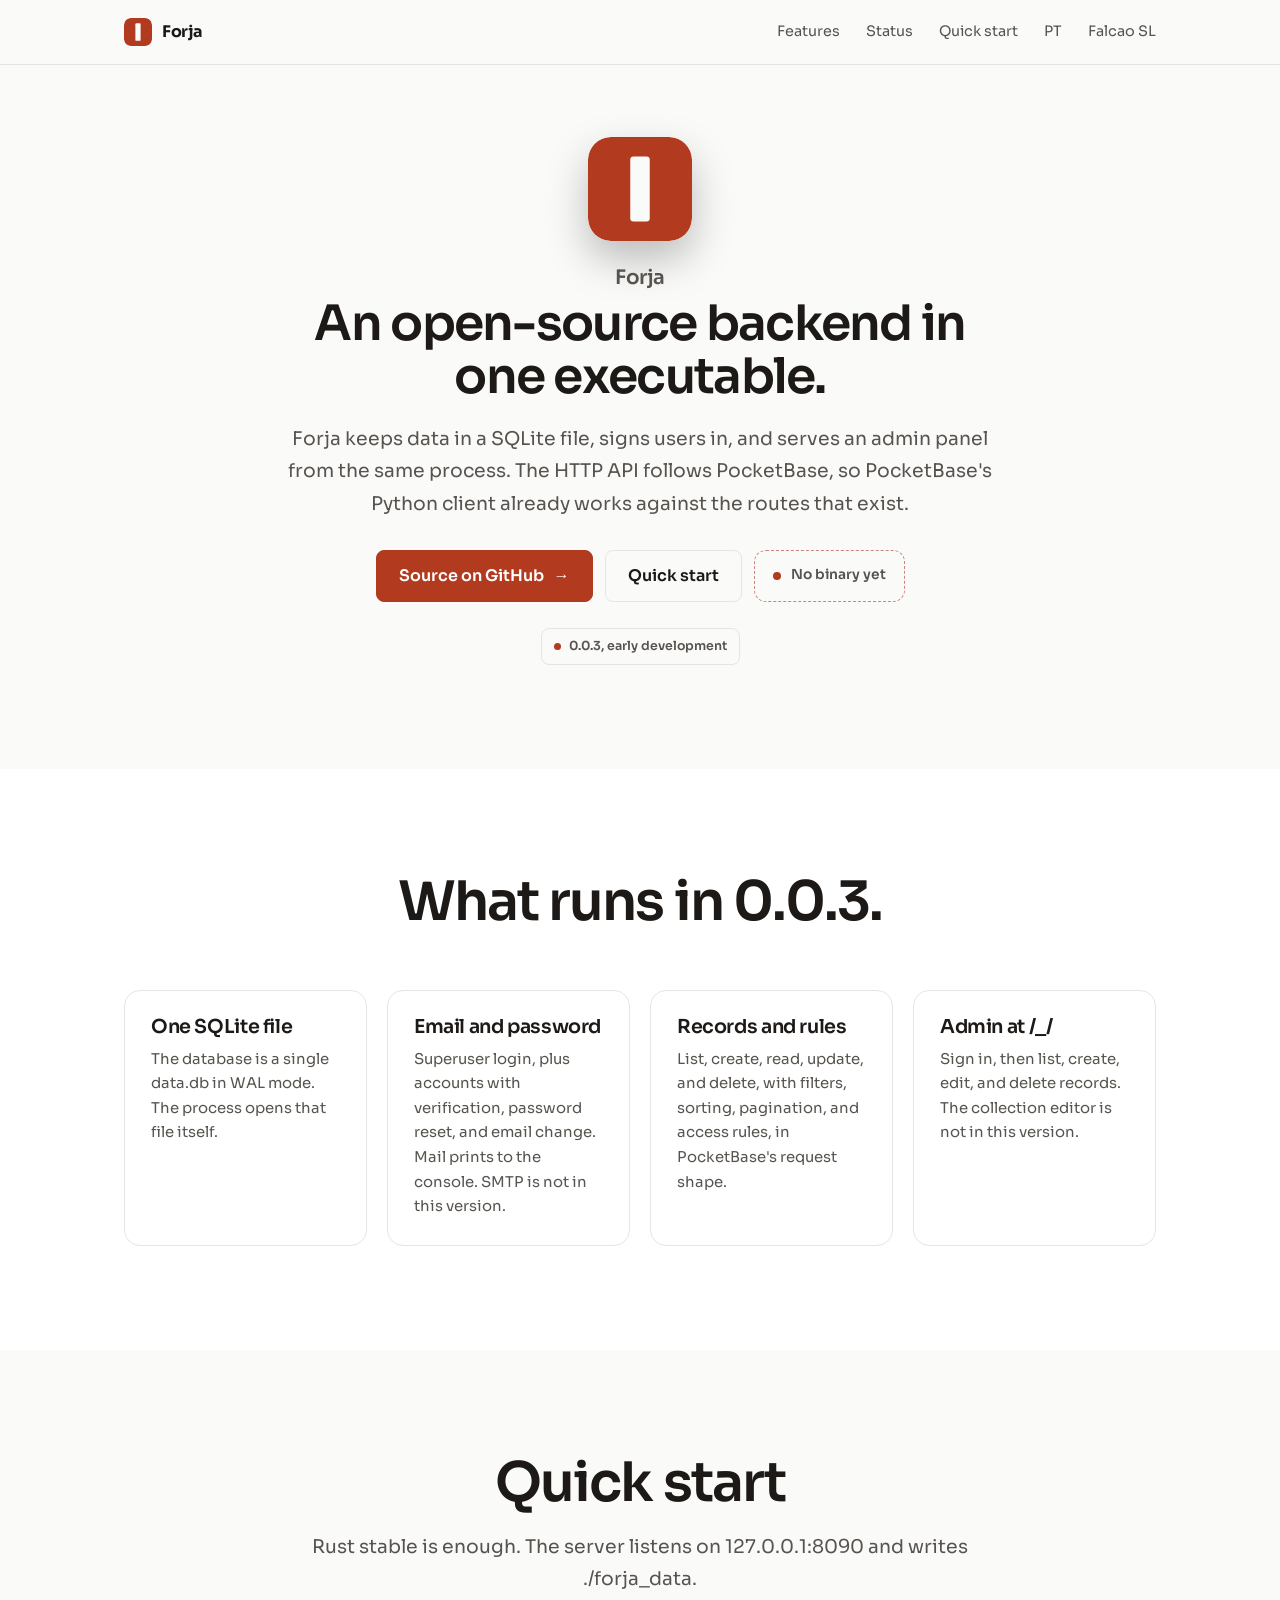
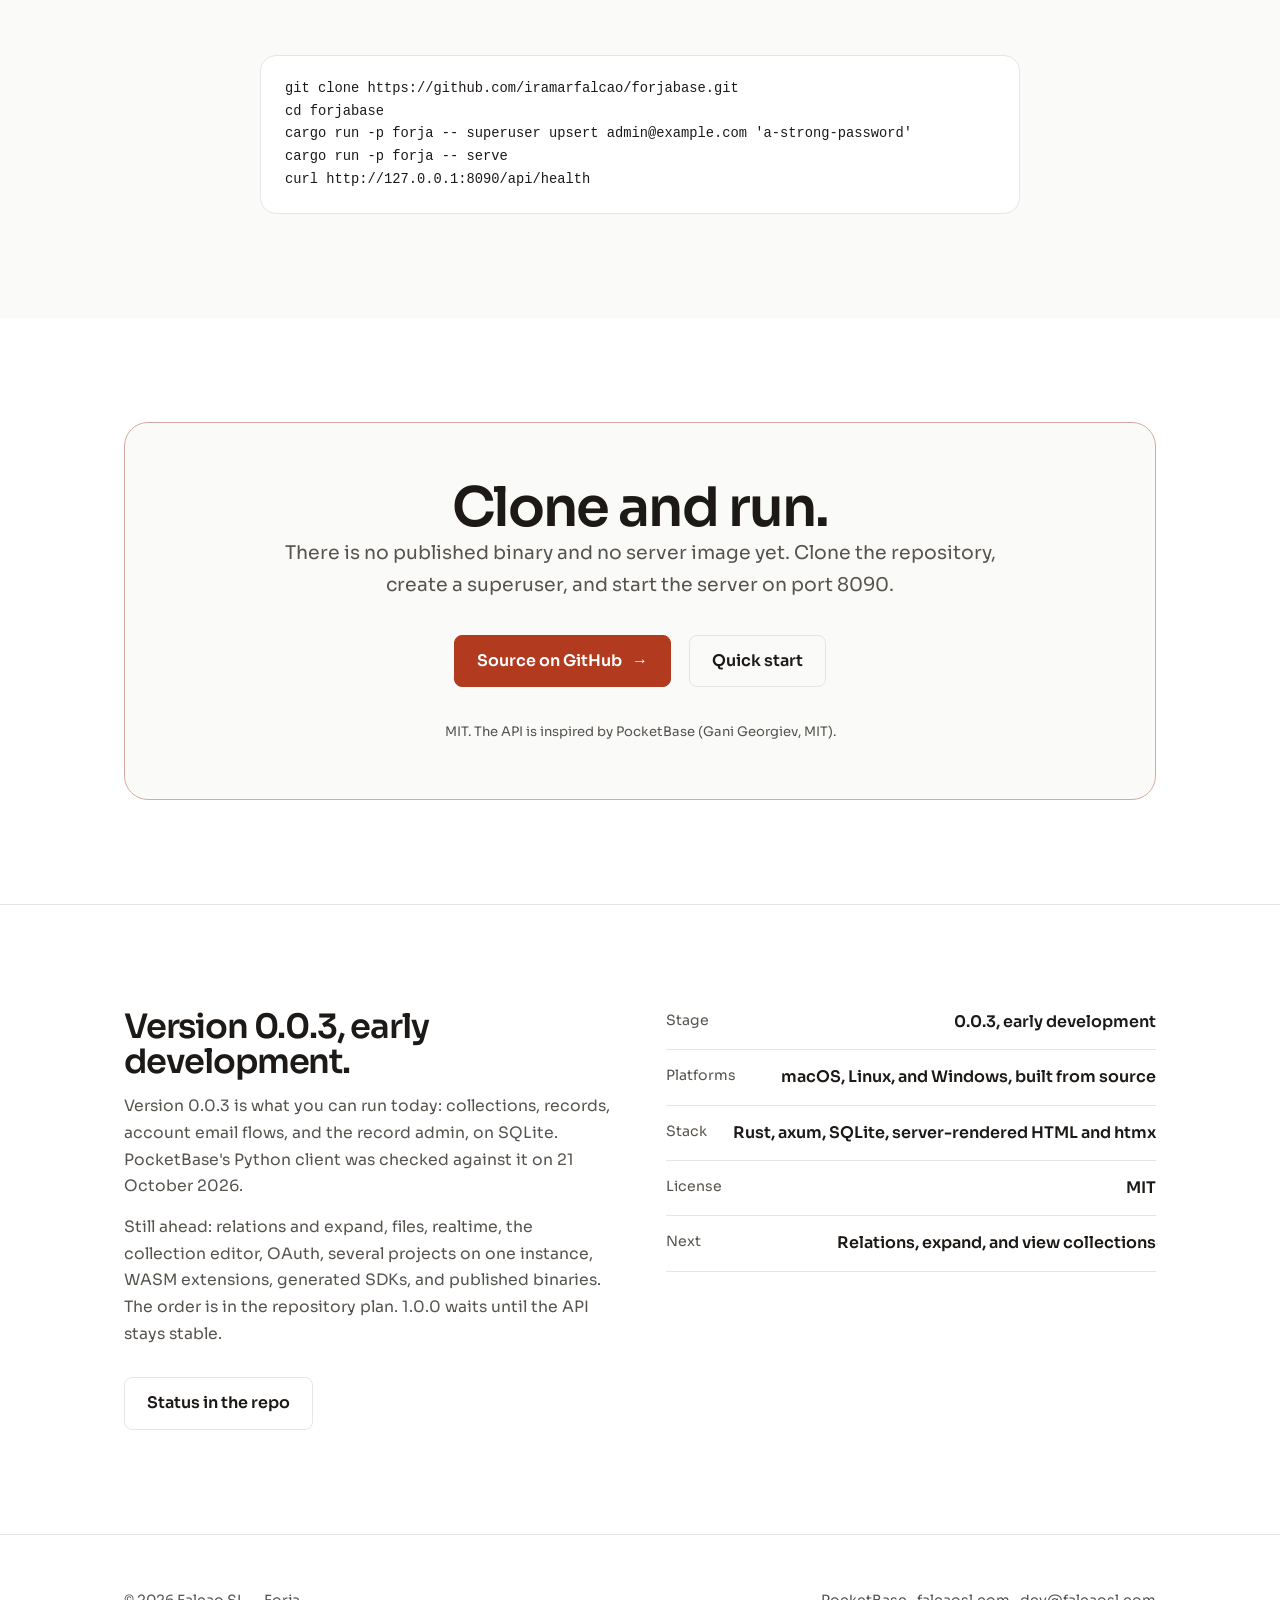
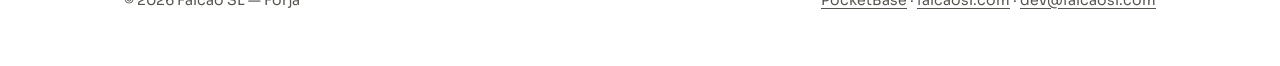
==== site/index.html @ 16689769 "Adiciona a landing do Forja e o container nginx. A página diz o que a 0.0.3 faz e o que ainda não fa" ====
<!DOCTYPE html>
<html lang="en">
<head>
<meta charset="UTF-8">
<meta name="viewport" content="width=device-width, initial-scale=1">
<title>Forja | An open-source backend in one executable</title>
<meta name="description" content="SQLite, sign-in, and an admin panel in one Rust executable. The HTTP API follows PocketBase. Version 0.0.3, early development. MIT.">
<meta name="theme-color" content="#fafaf9">
<link rel="canonical" href="https://forja.falcaosl.com/">
<meta property="og:type" content="website">
<meta property="og:locale" content="en_US">
<meta property="og:title" content="Forja | An open-source backend in one executable">
<meta property="og:description" content="SQLite, sign-in, and an admin panel in one Rust executable. The HTTP API follows PocketBase. Version 0.0.3, early development. MIT.">
<meta property="og:url" content="https://forja.falcaosl.com/">
<meta property="og:site_name" content="Forja">
<meta name="author" content="Francisco Iramar Falcão Junior">
<meta name="robots" content="index, follow, max-image-preview:large">
<script type="application/ld+json">
{
  "@context": "https://schema.org",
  "@type": "SoftwareApplication",
  "name": "Forja",
  "url": "https://forja.falcaosl.com/",
  "applicationCategory": "DeveloperApplication",
  "operatingSystem": "macOS, Linux, Windows",
  "description": "SQLite, sign-in, and an admin panel in one Rust executable. The HTTP API follows PocketBase. Version 0.0.3, early development. MIT.",
  "author": { "@type": "Person", "name": "Francisco Iramar Falcão Junior" },
  "publisher": { "@type": "Organization", "name": "Falcao SL", "url": "https://falcaosl.com/" }
}
</script>
<link rel="icon" href="favicon-20261017.svg" type="image/svg+xml">
<link rel="stylesheet" href="styles.css?v=20261017">
</head>
<body>
<a class="skip-link" href="#main">Skip to content</a>

<header class="top">
  <div class="wrap">
    <a class="brand" href="/"><img class="mark" src="favicon-20261017.svg" width="28" height="28" alt="">Forja</a>
    <nav aria-label="Main">
      <a href="#features">Features</a>
      <a href="#state">Status</a>
      <a href="#start">Quick start</a>
      <a href="index.pt.html" hreflang="pt-BR" lang="pt-BR">PT</a>
      <a href="https://falcaosl.com/">Falcao SL</a>
    </nav>
  </div>
</header>

<main id="main">

  <section class="section">
    <div class="wrap">
      <div class="hero">
          <img class="hero-icon" src="favicon-20261017.svg" width="256" height="256" alt="Forja app icon">
        <h1>Forja</h1>
        <p class="tagline">An open-source backend in one executable.</p>
        <p class="lead">Forja keeps data in a SQLite file, signs users in, and serves an admin panel from the same process. The HTTP API follows PocketBase, so PocketBase&#x27;s Python client already works against the routes that exist.</p>
        <div class="actions">
            <a class="btn btn-primary" href="https://github.com/iramarfalcao/forjabase">Source on GitHub <span aria-hidden="true">→</span></a><a class="btn btn-ghost" href="#start">Quick start</a><span class="store-soon">No binary yet</span>
          </div>
        <p class="badge">0.0.3, early development</p>
      </div>
    </div>
  </section>

  <section class="section shots-section" aria-label="Screens">
    <div class="wrap">
      <div class="shots"></div>
    </div>
  </section>

  <section class="section section--alt" id="features" aria-labelledby="features-title">
    <div class="wrap">
      <div class="section-head reveal">
        <h2 id="features-title">What runs in 0.0.3.</h2>
      </div>
      <div class="grid">
        <article class="card reveal"><h3>One SQLite file</h3><p>The database is a single data.db in WAL mode. The process opens that file itself.</p></article>
        <article class="card reveal"><h3>Email and password</h3><p>Superuser login, plus accounts with verification, password reset, and email change. Mail prints to the console. SMTP is not in this version.</p></article>
        <article class="card reveal"><h3>Records and rules</h3><p>List, create, read, update, and delete, with filters, sorting, pagination, and access rules, in PocketBase&#x27;s request shape.</p></article>
        <article class="card reveal"><h3>Admin at /_/</h3><p>Sign in, then list, create, edit, and delete records. The collection editor is not in this version.</p></article>
      </div>
    </div>
  </section>


  <section class="section" id="start" aria-labelledby="start-title">
    <div class="wrap">
      <div class="section-head reveal">
        <h2 id="start-title">Quick start</h2>
        <p class="lead">Rust stable is enough. The server listens on 127.0.0.1:8090 and writes ./forja_data.</p>
      </div>
      <pre class="code reveal"><code>git clone https://github.com/iramarfalcao/forjabase.git
cd forjabase
cargo run -p forja -- superuser upsert admin@example.com 'a-strong-password'
cargo run -p forja -- serve
curl http://127.0.0.1:8090/api/health</code></pre>
    </div>
  </section>


  <section class="section cta" id="get" aria-labelledby="get-title">
    <div class="wrap">
      <div class="cta-box reveal">
        <div>
          <h2 id="get-title">Clone and run.</h2>
          <p class="lead">There is no published binary and no server image yet. Clone the repository, create a superuser, and start the server on port 8090.</p>
        </div>
        <div class="cta-actions"><a class="btn btn-primary" href="https://github.com/iramarfalcao/forjabase">Source on GitHub <span aria-hidden="true">→</span></a><a class="btn btn-ghost" href="#start">Quick start</a></div>
        <p class="cta-fine">MIT. The API is inspired by PocketBase (Gani Georgiev, MIT).</p>
      </div>
    </div>
  </section>

  <section class="section state-strip" id="state" aria-labelledby="state-title">
    <div class="wrap">
      <div class="state reveal">
        <div>
          <h2 id="state-title">Version 0.0.3, early development.</h2>
          <p class="lead">Version 0.0.3 is what you can run today: collections, records, account email flows, and the record admin, on SQLite. PocketBase&#x27;s Python client was checked against it on 21 October 2026.</p>
          <p class="lead">Still ahead: relations and expand, files, realtime, the collection editor, OAuth, several projects on one instance, WASM extensions, generated SDKs, and published binaries. The order is in the repository plan. 1.0.0 waits until the API stays stable.</p>
          <div class="actions"><a class="btn btn-ghost" href="https://github.com/iramarfalcao/forjabase/blob/main/docs/STATUS.md">Status in the repo</a></div>
        </div>
        <dl>
          <div><dt>Stage</dt><dd>0.0.3, early development</dd></div>
          <div><dt>Platforms</dt><dd>macOS, Linux, and Windows, built from source</dd></div>
          <div><dt>Stack</dt><dd>Rust, axum, SQLite, server-rendered HTML and htmx</dd></div>
          <div><dt>License</dt><dd>MIT</dd></div>
          <div><dt>Next</dt><dd>Relations, expand, and view collections</dd></div>
        </dl>
      </div>
    </div>
  </section>

</main>

<footer class="bottom">
  <div class="wrap">
    <span>© 2026 Falcao SL — Forja</span>
    <span class="spacer"><a href="https://pocketbase.io/">PocketBase</a> · <a href="https://falcaosl.com/">falcaosl.com</a> · <a href="mailto:dev@falcaosl.com">dev@falcaosl.com</a></span>
  </div>
</footer>

<script src="motion.js?v=20261017" defer></script>
</body>
</html>
---- site/styles.css ----
/* Forja — site do produto.

   Mesmo esqueleto de todos os sites da Falcao SL: trocar os tokens de :root
   repinta a página inteira. Cada seção ocupa a altura da janela e cresce com o
   conteúdo quando ele não cabe — tela cheia é piso, não recorte.
   Gerado por scripts/gen_sites.py; não edite à mão. */

@font-face {
  font-family: "Sora";
  src: url("assets/fonts/Sora-Variable.ttf") format("truetype");
  font-style: normal;
  font-weight: 300 700;
  font-display: swap;
}

:root {
  --bg: #fafaf9;
  --fg: #1c1917;
  --muted: #57534e;
  --accent: #b23a1f;
  --accent-ink: #ffffff;
  --line: #e7e5e4;
  --card: #ffffff;
  --header-h: 64px;

  font-family: "Sora", -apple-system, BlinkMacSystemFont, "Segoe UI", Inter, sans-serif;
  font-synthesis: none;
}

* { box-sizing: border-box; min-width: 0; }
html { scroll-behavior: smooth; scroll-padding-top: var(--header-h); -webkit-text-size-adjust: 100%; }
body {
  margin: 0; overflow-x: hidden;
  background: var(--bg); color: var(--fg);
  font-size: 16px; line-height: 1.65;
}
a { color: inherit; text-decoration: none; }
::selection { background: var(--accent); color: var(--accent-ink); }
img, svg { display: block; max-width: 100%; height: auto; }
h1, h2, h3, p, ul { margin: 0; }
ul { padding: 0; list-style: none; }
:where(a, button, [tabindex]):focus-visible { outline: 3px solid var(--accent); outline-offset: 4px; border-radius: 3px; }

h1, h2, h3 { line-height: 1.05; letter-spacing: -.035em; font-weight: 600; }
h1 { font-size: clamp(2.6rem, 7vw, 5rem); }
h2 { font-size: clamp(2rem, 4.6vw, 3.4rem); }
h3 { font-size: 1.2rem; letter-spacing: -.02em; }

.skip-link { position: fixed; top: -200px; left: 16px; z-index: 50; padding: 12px 18px; border-radius: 10px; background: var(--fg); color: var(--bg); font-weight: 600; }
.skip-link:focus { top: 12px; }

.wrap { width: 100%; max-width: 1120px; margin-inline: auto; padding-inline: clamp(20px, 5vw, 44px); }

/* Landing de aplicativo, não apresentação de slides: a seção tem a altura do
   conteúdo. O piso de 100svh é do hub em falcaosl.com, onde foi pedido; aqui
   ele só inflava uma página curta em cinco telas de rolagem. */
.section {
  --pad-block: clamp(56px, 9vw, 104px);
  padding: var(--pad-block) 0;
}
.section:first-of-type { padding-top: clamp(36px, 6vw, 72px); }
.section--alt { background: var(--card); }

.eyebrow {
  display: flex; align-items: center; gap: 10px; margin-bottom: 18px;
  font-size: .7rem; font-weight: 700; letter-spacing: .16em; text-transform: uppercase;
  color: var(--accent);
}
.eyebrow::before { content: ""; width: 26px; height: 2px; flex: none; background: currentColor; }
.lead { max-width: 62ch; margin-top: 20px; font-size: clamp(1rem, 1.5vw, 1.18rem); line-height: 1.7; color: var(--muted); }
.section-head { max-width: 680px; margin: 0 auto clamp(36px, 5vw, 60px); text-align: center; }
.section-head .eyebrow { justify-content: center; }
.section-head .lead { margin-inline: auto; }

/* cabeçalho */
.top {
  position: sticky; top: 0; z-index: 20;
  background: var(--bg);
  border-bottom: 1px solid var(--line);
}
.top.scrolled { border-bottom-color: var(--line); }
.top .wrap { display: flex; align-items: center; gap: 16px; min-height: var(--header-h); }
.brand { display: flex; align-items: center; gap: 10px; font-weight: 700; letter-spacing: -.02em; }
.brand .mark { width: 26px; height: 26px; border-radius: 8px; background: var(--accent); flex: none; }
.brand img.mark { width: 28px; height: 28px; border-radius: 7px; background: none; }
.top nav { display: flex; gap: clamp(12px, 2.4vw, 26px); margin-left: auto; font-size: .9rem; }
.top nav a { display: inline-flex; align-items: center; min-height: 44px; color: var(--muted); }
.top nav a:hover { color: var(--fg); }

/* hero */
/* Herói centralizado e empilhado: ícone, nome, frase, botão. Sem imagem ao
   lado — as capturas vêm logo abaixo, numa fileira própria. */
.hero { max-width: 720px; margin-inline: auto; text-align: center; }
.hero .eyebrow { justify-content: center; }
.hero .lead { margin-inline: auto; }
.hero .actions { justify-content: center; }
.hero-icon {
  width: clamp(76px, 9vw, 104px); height: auto; margin: 0 auto 26px;
  border-radius: 23px; box-shadow: 0 18px 40px #00000040;
}

/* Capturas em fileira, sem moldura de aparelho: a arte já é a peça. */
.shots-section { padding-top: 0; }
.shots {
  display: grid; gap: clamp(14px, 2vw, 22px);
  grid-template-columns: repeat(auto-fit, minmax(min(100%, 260px), 1fr));
}
.shots img {
  width: 100%; height: auto; border-radius: 18px;
  box-shadow: 0 18px 44px #00000030;
}
.shots figure { margin: 0; }
.shots figcaption { margin-top: 12px; font-size: .86rem; line-height: 1.5; color: var(--muted); }
.hero h1 { font-size: clamp(1.05rem, 2vw, 1.25rem); font-weight: 600; letter-spacing: -.02em; color: var(--muted); }
.tagline { margin: 10px auto 0; max-width: 18em; font-size: clamp(1.9rem, 5vw, 3.05rem); font-weight: 600; letter-spacing: -.035em; line-height: 1.08; color: var(--fg); }
.actions { display: flex; flex-wrap: wrap; gap: 12px; margin-top: 30px; }
.btn {
  display: inline-flex; align-items: center; justify-content: center; gap: 10px;
  min-height: 48px; padding: 12px 22px; border-radius: 8px;
  border: 1px solid var(--line); font-weight: 600; cursor: pointer;
  transition: transform .2s, background .2s, border-color .2s;
}
.btn:hover { border-color: var(--fg); }
.btn-primary:hover { filter: brightness(.96); border-color: var(--accent); }
.btn-primary { background: var(--accent); border-color: var(--accent); color: var(--accent-ink); }
.btn-ghost:hover { border-color: currentColor; }
.badge {
  display: inline-flex; align-items: center; gap: 8px; margin-top: 26px;
  padding: 7px 12px; border-radius: 8px; border: 1px solid var(--line);
  font-size: .78rem; font-weight: 600; color: var(--muted);
}
.badge::before { content: ""; width: 7px; height: 7px; border-radius: 50%; background: var(--accent); }

/* palco: captura real ou ilustração */
.stage {
  position: relative; display: grid; place-items: center;
  padding: clamp(18px, 3vw, 32px); border-radius: 22px;
  background: color-mix(in srgb, var(--accent) 10%, var(--bg));
  border: 1px solid color-mix(in srgb, var(--accent) 24%, transparent);
}
.stage > img { width: 100%; height: auto; max-height: min(56svh, 520px); object-fit: contain; border-radius: 12px; box-shadow: 0 28px 60px #00000038; }
.stage-phones { display: flex; justify-content: center; gap: clamp(10px, 2vw, 20px); width: 100%; }
.stage-phones figure { margin: 0; width: min(46%, 220px, 23svh); padding: 6px; border-radius: 28px; background: linear-gradient(150deg, #f4f6fa, #7f8da8 42%, #141c2a); box-shadow: 0 24px 55px #00000045; }
.stage-phones img { width: 100%; height: auto; border-radius: 23px; }

.mock { width: 100%; padding: clamp(18px, 2.6vw, 26px); border-radius: 16px; background: var(--card); border: 1px solid color-mix(in srgb, var(--accent) 26%, transparent); box-shadow: 0 24px 55px #0000002e; }
.mock-bar { display: flex; justify-content: space-between; gap: 12px; margin-bottom: 20px; font-size: .66rem; font-weight: 700; letter-spacing: .12em; text-transform: uppercase; color: var(--muted); }
.mock-hero { font-size: clamp(1.7rem, 4vw, 2.7rem); font-weight: 600; letter-spacing: -.04em; text-align: center; padding: 22px 0; }
.mock-hero em { font-style: normal; color: var(--accent); }
.mock-track { height: 6px; border-radius: 99px; background: color-mix(in srgb, var(--accent) 22%, transparent); overflow: hidden; }
.mock-track i { display: block; width: 46%; height: 100%; border-radius: 99px; background: var(--accent); }
.mock-rows { display: grid; gap: 11px; margin-top: 20px; }
.mock-rows p { display: flex; justify-content: space-between; gap: 14px; font-size: .88rem; color: var(--muted); }
.mock-rows p b { color: var(--fg); font-weight: 600; }

/* grades */
/* Quatro recursos: colunas explícitas em 1/2/4 para nunca sobrar um órfão —
   o auto-fit dava três colunas e deixava o quarto cartão sozinho na linha. */
.grid { display: grid; gap: clamp(14px, 2vw, 20px); grid-template-columns: repeat(2, minmax(0, 1fr)); }
@media (min-width: 1000px) { .grid { grid-template-columns: repeat(4, minmax(0, 1fr)); } }
@media (max-width: 560px) { .grid { grid-template-columns: minmax(0, 1fr); } }
.card {
  padding: 26px; border: 1px solid var(--line); border-radius: 16px; background: var(--card);
  transition: transform .25s, border-color .25s, box-shadow .25s;
}
.card:hover { border-color: color-mix(in srgb, var(--accent) 45%, var(--line)); }
.card h3 { margin-bottom: 10px; }
.card p { font-size: .93rem; color: var(--muted); }
.card-n { display: block; margin-bottom: 14px; font-size: .68rem; font-weight: 700; letter-spacing: .14em; color: var(--accent); }

/* estado — tira compacta no fim, não uma seção de venda */
.state-strip { background: var(--card); border-top: 1px solid var(--line); }
.state-strip h2 { font-size: clamp(1.5rem, 2.8vw, 2.1rem); }
.state-strip .lead { font-size: .98rem; margin-top: 14px; }
.state { display: grid; grid-template-columns: repeat(auto-fit, minmax(min(100%, 280px), 1fr)); gap: clamp(26px, 4vw, 56px); align-items: start; }
.state dl { margin: 0; display: grid; gap: 14px; }
.state dl > div { display: flex; justify-content: space-between; gap: 16px; padding-bottom: 14px; border-bottom: 1px solid var(--line); }
.state dt { flex: none; color: var(--muted); font-size: .88rem; }
.state dd { margin: 0; font-weight: 600; text-align: right; overflow-wrap: anywhere; }

/* Faixa de conversão: a pergunta "como eu consigo isto?" respondida de uma vez,
   em tela cheia, antes da seção de estado. */
.cta { background: var(--card); }
.cta-box {
  display: grid; gap: clamp(22px, 3vw, 34px); justify-items: center; text-align: center;
  padding: clamp(30px, 5vw, 56px);
  border: 1px solid color-mix(in srgb, var(--accent) 34%, var(--line));
  border-radius: 24px;
  background: var(--bg);
}
.cta-box h2 { max-width: 20ch; }
.cta-box .eyebrow { justify-content: center; }
.cta-actions { justify-content: center; }
.cta-box .lead { margin-top: 0; max-width: 54ch; }
.cta-actions { display: flex; flex-wrap: wrap; align-items: center; gap: 14px 18px; }

/* Loja: badge real onde o app está publicado, marcador honesto onde não está.
   O badge oficial nunca é usado para app que ainda não tem listagem. */
.store-soon {
  display: inline-flex; align-items: center; gap: 10px;
  min-height: 48px; padding: 0 18px;
  border: 1px dashed color-mix(in srgb, var(--accent) 55%, var(--line));
  border-radius: 12px;
  font-size: .86rem; font-weight: 600; color: var(--muted);
}
.store-soon::before {
  content: ""; width: 8px; height: 8px; border-radius: 50%;
  background: var(--accent); flex: none;
}
.cta-fine { font-size: .82rem; color: var(--muted); max-width: 62ch; }

/* páginas de documento (privacidade, suporte, termos) — usam este mesmo CSS */
.brand .dot { width: 26px; height: 26px; border-radius: 8px; background: var(--accent); flex: none; }
.doc { padding: calc(var(--header-h) + 44px) 0 clamp(56px, 8vh, 88px); }
.doc .wrap { max-width: 760px; }
.doc h1 { font-size: clamp(2.1rem, 5vw, 3rem); margin-bottom: 10px; }
.doc h2 { font-size: clamp(1.3rem, 2.4vw, 1.7rem); margin: 44px 0 12px; }
.doc h3 { margin: 28px 0 8px; }
.doc p, .doc li { margin-bottom: 14px; color: var(--muted); overflow-wrap: anywhere; }
.doc .lead { margin-top: 18px; color: var(--fg); }
.doc ul { list-style: disc; padding-left: 22px; margin-bottom: 16px; }
.doc a { color: var(--accent); text-decoration: underline; text-underline-offset: 3px; }
.doc-meta { font-size: .86rem; }
.doc table { width: 100%; border-collapse: collapse; margin-bottom: 18px; }
.doc :is(th, td) { padding: 10px 12px; border-bottom: 1px solid var(--line); text-align: left; font-size: .92rem; }
.doc-scroll { overflow-x: auto; }

/* rodapé */
.bottom { padding: clamp(40px, 6vh, 64px) 0; border-top: 1px solid var(--line); background: var(--card); }
.bottom .wrap { display: flex; flex-wrap: wrap; gap: 14px 28px; align-items: center; font-size: .88rem; color: var(--muted); }
.bottom a { text-decoration: underline; text-underline-offset: 3px; }
.bottom .spacer { margin-left: auto; }

@media (max-width: 880px) {
  .hero-grid { grid-template-columns: minmax(0, 1fr); }
  .hero-visual { max-width: 560px; width: 100%; margin-inline: auto; }
}
@media (max-width: 600px) {
  .section { --pad-block: clamp(48px, 7vh, 80px); }
  .top nav { gap: 12px; font-size: .82rem; }
  .bottom .spacer { margin-left: 0; }
}


@media (max-width: 760px) {
  .top .wrap { flex-wrap: wrap; row-gap: 0; padding-block: 8px; }
  .top nav {
    order: 3; flex: 1 0 100%; margin-left: 0; overflow-x: auto;
    gap: 16px; padding-bottom: 2px; scrollbar-width: none;
  }
  .top nav::-webkit-scrollbar { display: none; }
  .top nav a { white-space: nowrap; flex: none; }
  .lang { margin-left: auto; min-height: 44px; padding-inline: 12px; }
  .hero .btn-primary { min-width: min(100%, 260px); }
}

/* Visível por padrão. Só esconde para revelar ao rolar quando motion.js rodou e
   marcou o <html> com .js-reveal; o que já estava na tela fica (.seen). */
.js-reveal .reveal:not(.visible):not(.seen) { opacity: 0; transform: translateY(20px); }
.reveal.visible { animation: arrive .65s cubic-bezier(.16, 1, .3, 1) both; }
@keyframes arrive { from { opacity: 0; transform: translateY(20px); } to { opacity: 1; transform: none; } }

@media (prefers-reduced-motion: reduce) {
  html { scroll-behavior: auto; }
  *, *::before, *::after { animation: none !important; transition: none !important; }
  .reveal { opacity: 1; transform: none; }
}

.shots:empty { display: none; }
.shots-section:has(.shots:empty) { display: none; }
.code {
  margin: 0 auto; max-width: 760px; padding: 22px 24px; overflow-x: auto;
  border: 1px solid var(--line); border-radius: 16px; background: var(--card);
  color: var(--fg); font-family: ui-monospace, "SF Mono", Menlo, Consolas, monospace;
  font-size: .86rem; line-height: 1.65;
}
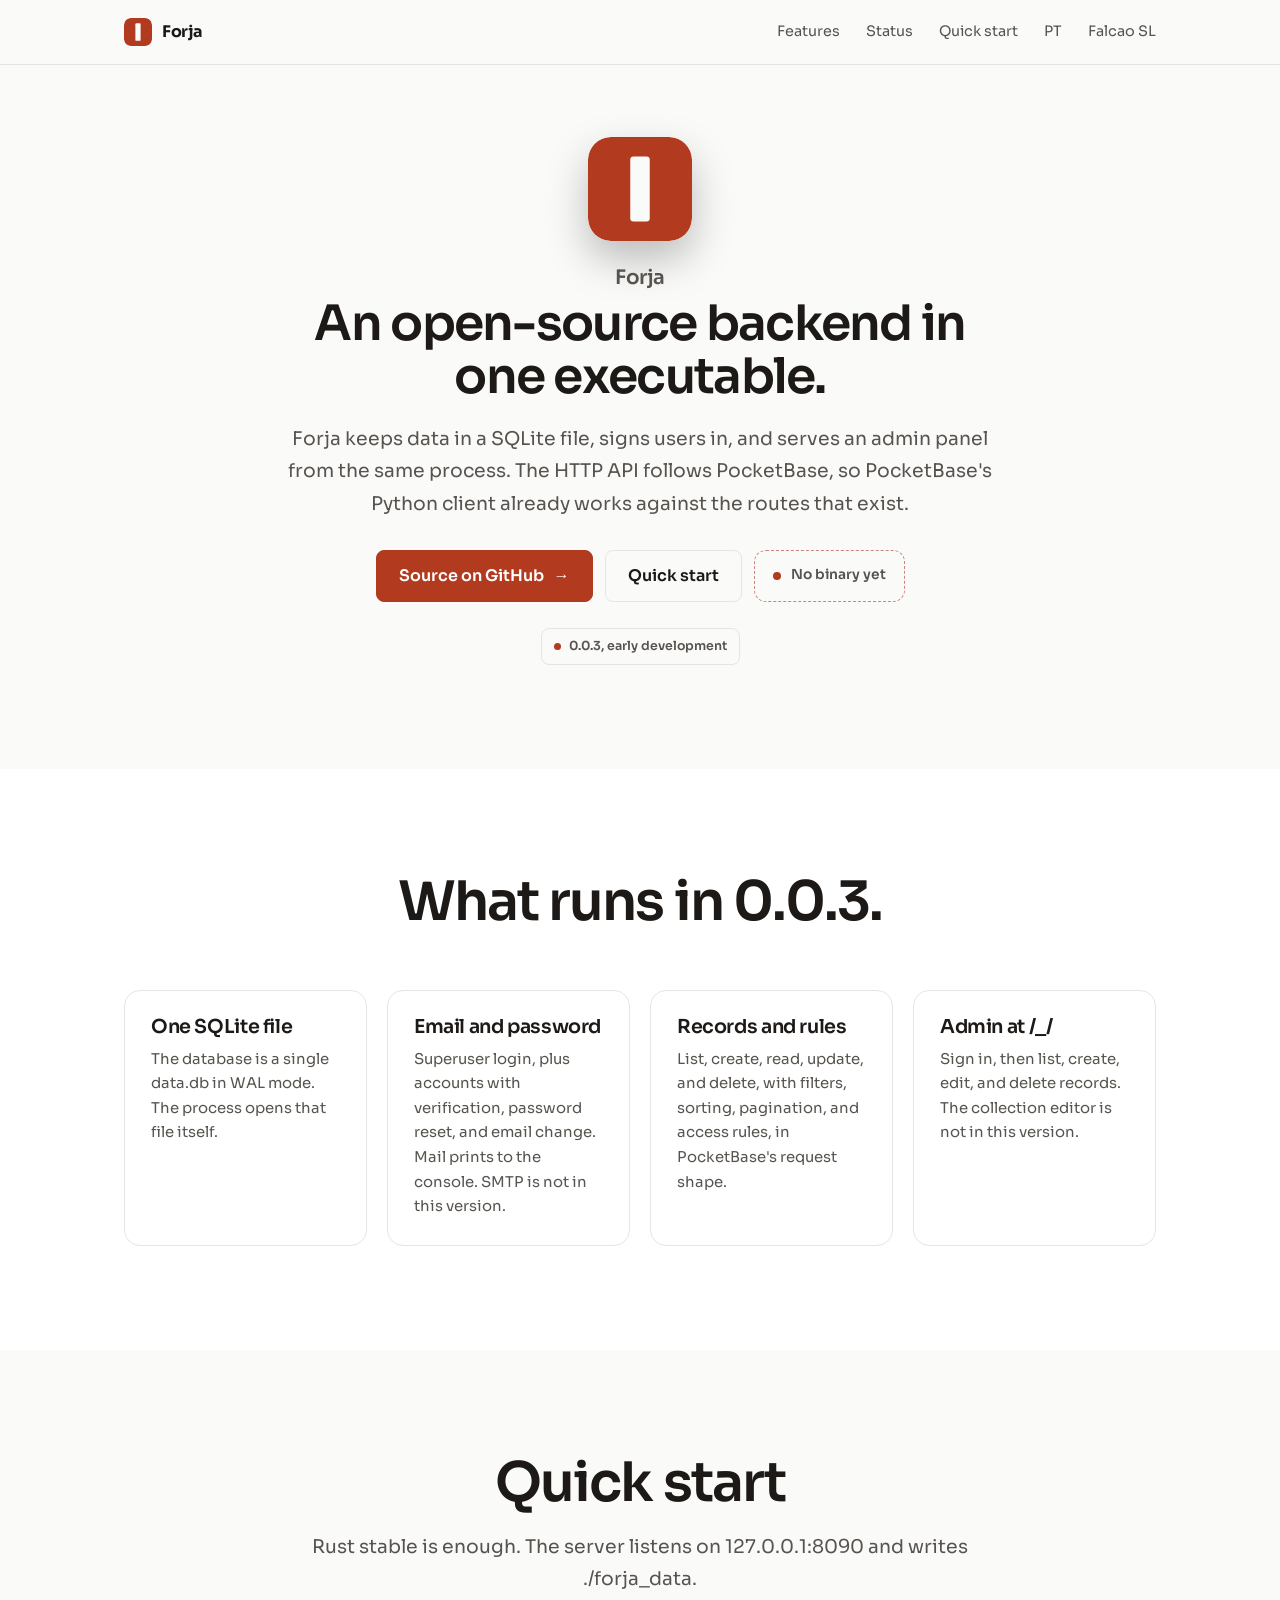
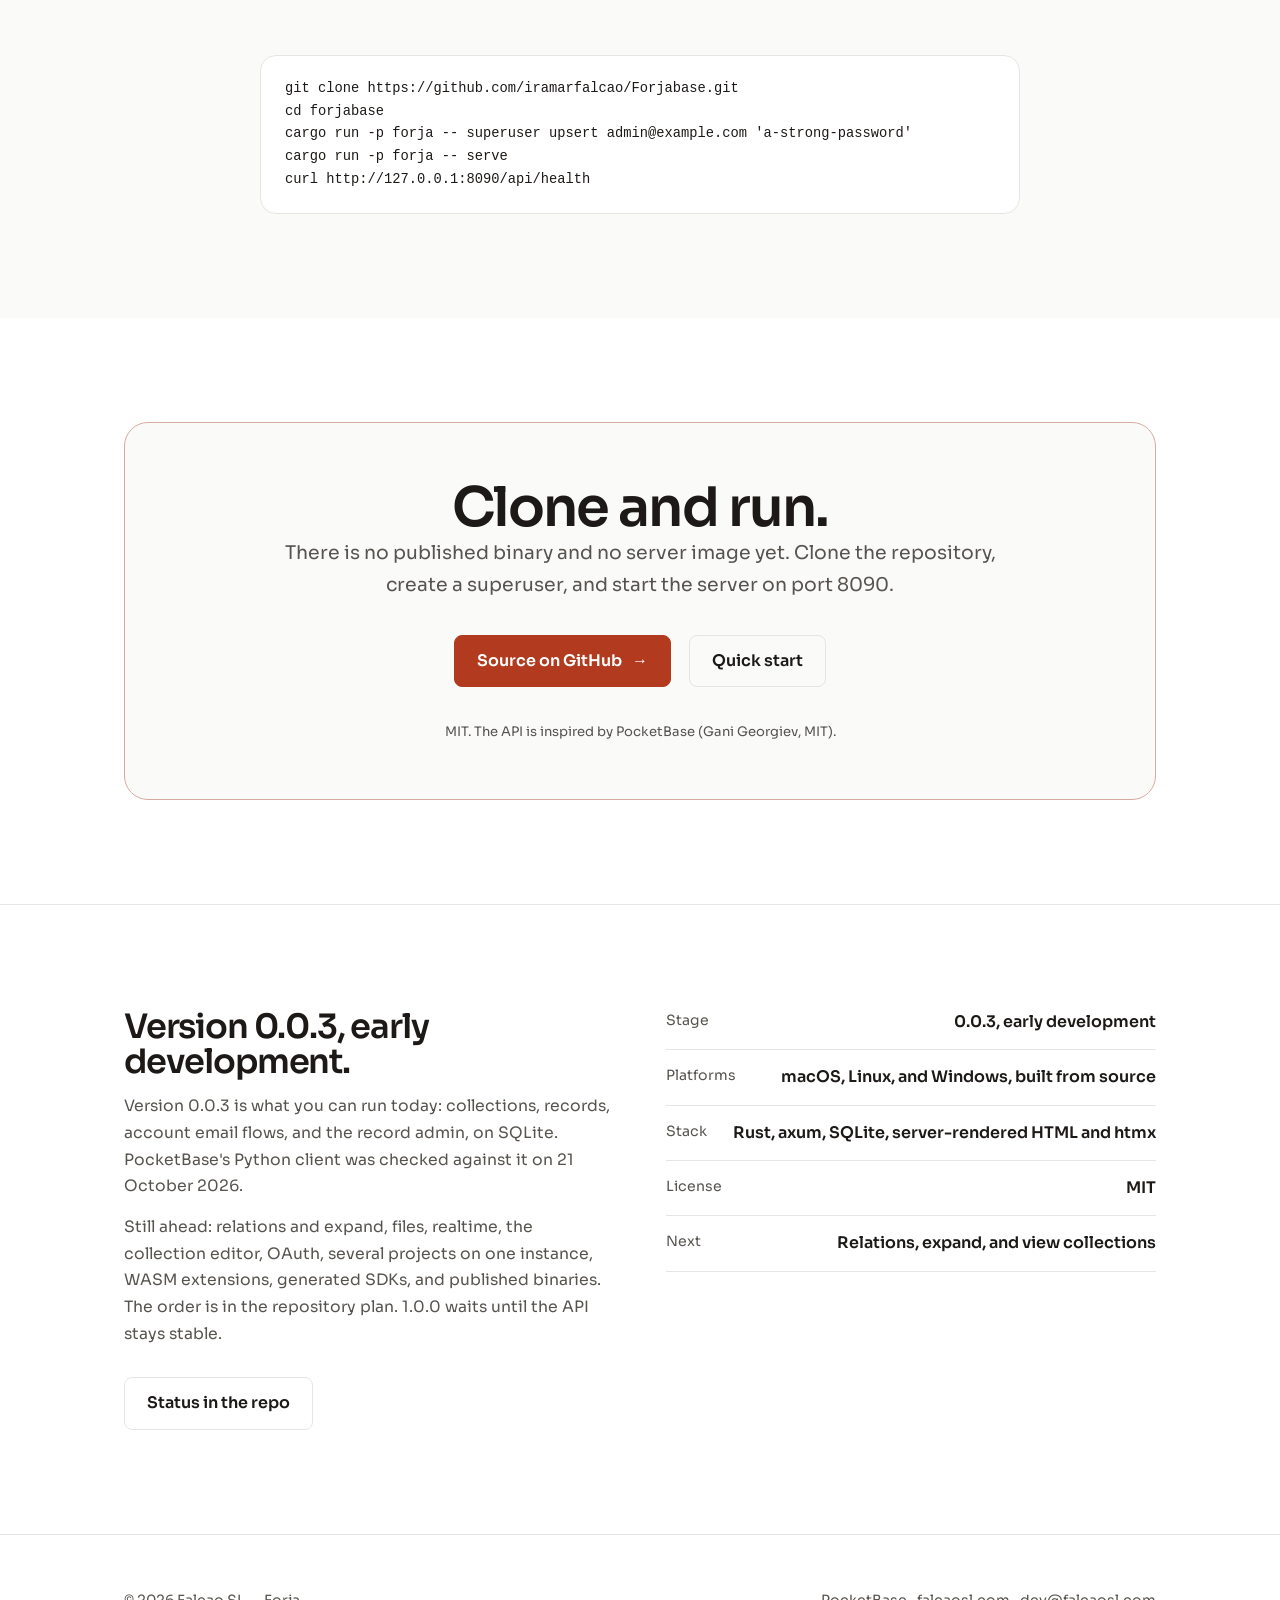
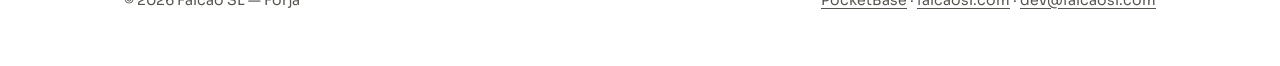
==== commit 119cc615: "Atualiza os links do GitHub para o nome Forjabase. Clone, Cargo e o site ainda apontavam para forjab" ====
--- a/site/index.html
+++ b/site/index.html
@@ -57,7 +57,7 @@
         <p class="tagline">An open-source backend in one executable.</p>
         <p class="lead">Forja keeps data in a SQLite file, signs users in, and serves an admin panel from the same process. The HTTP API follows PocketBase, so PocketBase&#x27;s Python client already works against the routes that exist.</p>
         <div class="actions">
-            <a class="btn btn-primary" href="https://github.com/iramarfalcao/forjabase">Source on GitHub <span aria-hidden="true">→</span></a><a class="btn btn-ghost" href="#start">Quick start</a><span class="store-soon">No binary yet</span>
+            <a class="btn btn-primary" href="https://github.com/iramarfalcao/Forjabase">Source on GitHub <span aria-hidden="true">→</span></a><a class="btn btn-ghost" href="#start">Quick start</a><span class="store-soon">No binary yet</span>
           </div>
         <p class="badge">0.0.3, early development</p>
       </div>
@@ -91,7 +91,7 @@
         <h2 id="start-title">Quick start</h2>
         <p class="lead">Rust stable is enough. The server listens on 127.0.0.1:8090 and writes ./forja_data.</p>
       </div>
-      <pre class="code reveal"><code>git clone https://github.com/iramarfalcao/forjabase.git
+      <pre class="code reveal"><code>git clone https://github.com/iramarfalcao/Forjabase.git
 cd forjabase
 cargo run -p forja -- superuser upsert admin@example.com 'a-strong-password'
 cargo run -p forja -- serve
@@ -107,7 +107,7 @@
           <h2 id="get-title">Clone and run.</h2>
           <p class="lead">There is no published binary and no server image yet. Clone the repository, create a superuser, and start the server on port 8090.</p>
         </div>
-        <div class="cta-actions"><a class="btn btn-primary" href="https://github.com/iramarfalcao/forjabase">Source on GitHub <span aria-hidden="true">→</span></a><a class="btn btn-ghost" href="#start">Quick start</a></div>
+        <div class="cta-actions"><a class="btn btn-primary" href="https://github.com/iramarfalcao/Forjabase">Source on GitHub <span aria-hidden="true">→</span></a><a class="btn btn-ghost" href="#start">Quick start</a></div>
         <p class="cta-fine">MIT. The API is inspired by PocketBase (Gani Georgiev, MIT).</p>
       </div>
     </div>
@@ -120,7 +120,7 @@
           <h2 id="state-title">Version 0.0.3, early development.</h2>
           <p class="lead">Version 0.0.3 is what you can run today: collections, records, account email flows, and the record admin, on SQLite. PocketBase&#x27;s Python client was checked against it on 21 October 2026.</p>
           <p class="lead">Still ahead: relations and expand, files, realtime, the collection editor, OAuth, several projects on one instance, WASM extensions, generated SDKs, and published binaries. The order is in the repository plan. 1.0.0 waits until the API stays stable.</p>
-          <div class="actions"><a class="btn btn-ghost" href="https://github.com/iramarfalcao/forjabase/blob/main/docs/STATUS.md">Status in the repo</a></div>
+          <div class="actions"><a class="btn btn-ghost" href="https://github.com/iramarfalcao/Forjabase/blob/main/docs/STATUS.md">Status in the repo</a></div>
         </div>
         <dl>
           <div><dt>Stage</dt><dd>0.0.3, early development</dd></div>
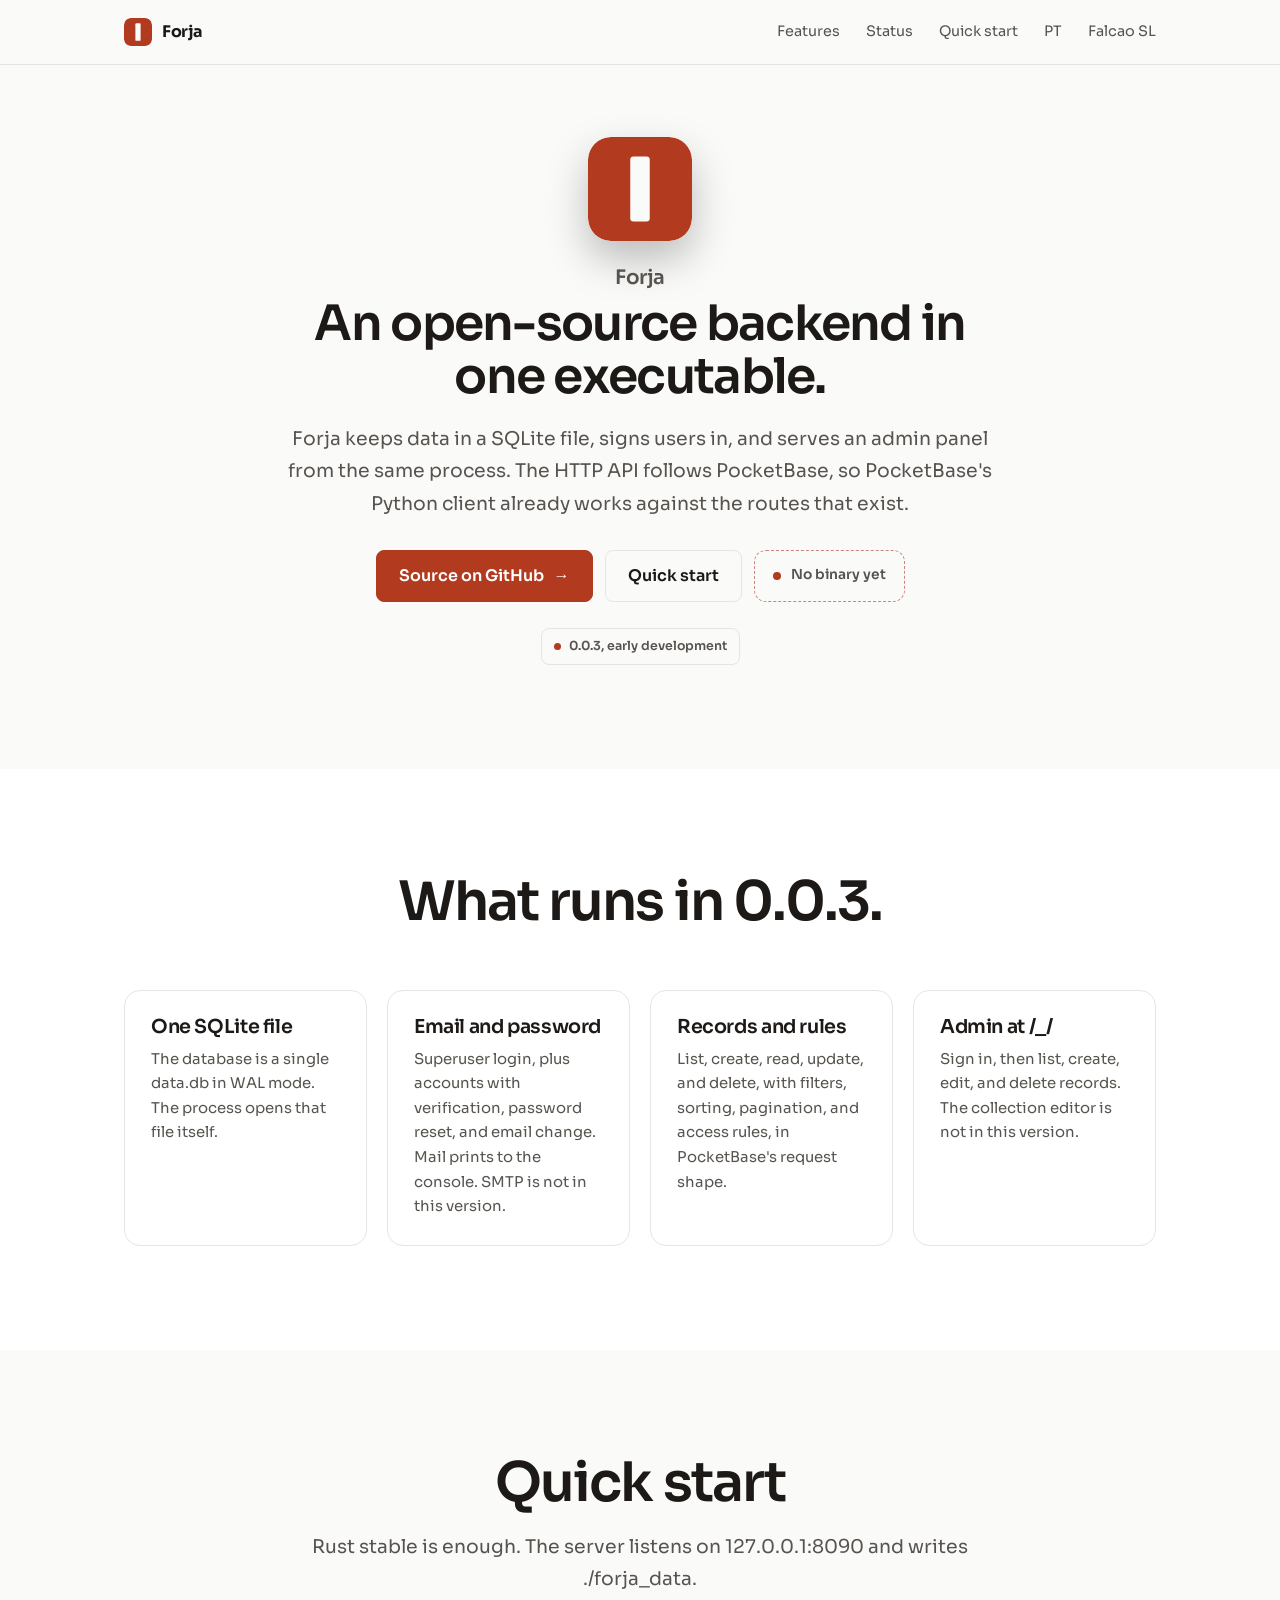
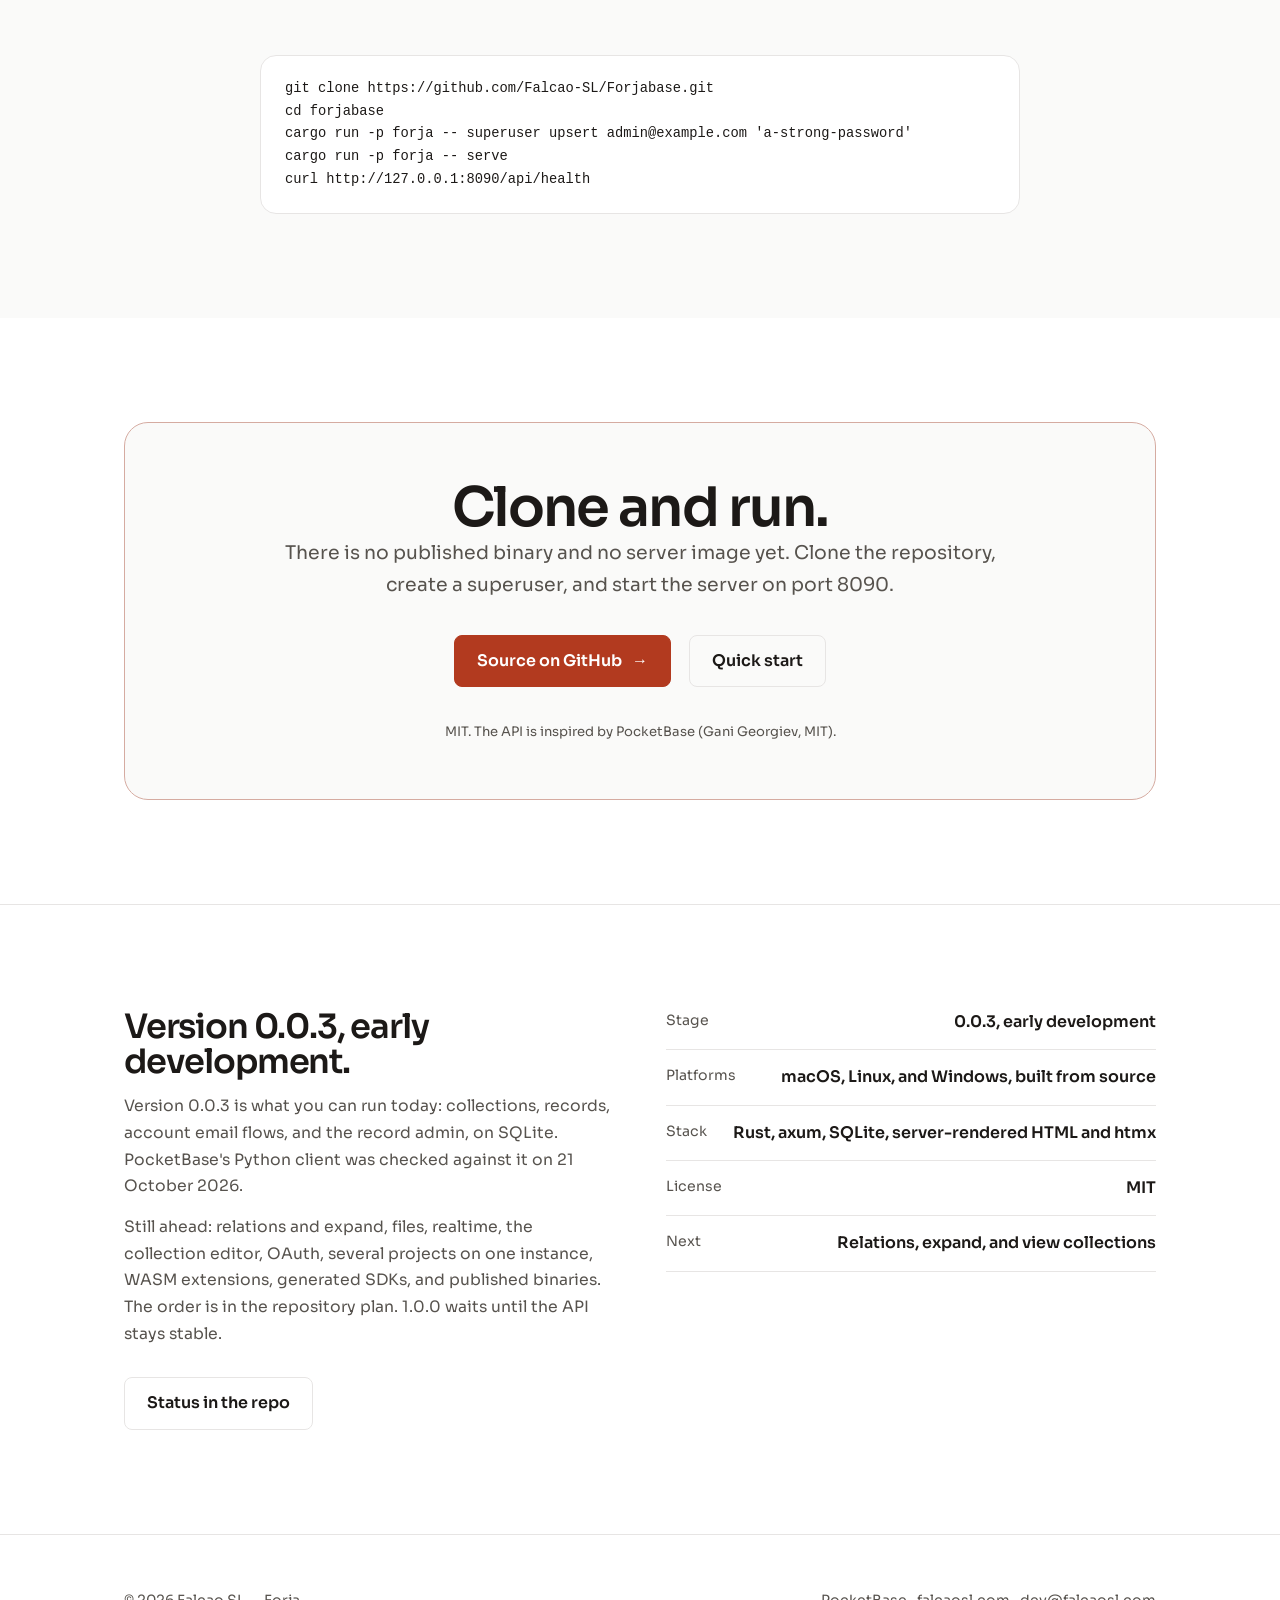
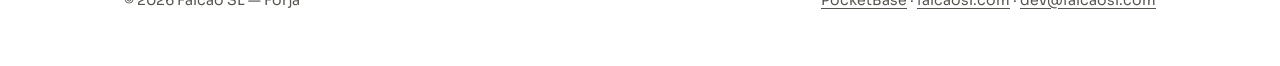
==== commit f1c59747: "Atualiza os links do GitHub para a org Falcao-SL. As páginas já publicadas ainda mandavam o visitant" ====
--- a/site/index.html
+++ b/site/index.html
@@ -57,7 +57,7 @@
         <p class="tagline">An open-source backend in one executable.</p>
         <p class="lead">Forja keeps data in a SQLite file, signs users in, and serves an admin panel from the same process. The HTTP API follows PocketBase, so PocketBase&#x27;s Python client already works against the routes that exist.</p>
         <div class="actions">
-            <a class="btn btn-primary" href="https://github.com/iramarfalcao/Forjabase">Source on GitHub <span aria-hidden="true">→</span></a><a class="btn btn-ghost" href="#start">Quick start</a><span class="store-soon">No binary yet</span>
+            <a class="btn btn-primary" href="https://github.com/Falcao-SL/Forjabase">Source on GitHub <span aria-hidden="true">→</span></a><a class="btn btn-ghost" href="#start">Quick start</a><span class="store-soon">No binary yet</span>
           </div>
         <p class="badge">0.0.3, early development</p>
       </div>
@@ -91,7 +91,7 @@
         <h2 id="start-title">Quick start</h2>
         <p class="lead">Rust stable is enough. The server listens on 127.0.0.1:8090 and writes ./forja_data.</p>
       </div>
-      <pre class="code reveal"><code>git clone https://github.com/iramarfalcao/Forjabase.git
+      <pre class="code reveal"><code>git clone https://github.com/Falcao-SL/Forjabase.git
 cd forjabase
 cargo run -p forja -- superuser upsert admin@example.com 'a-strong-password'
 cargo run -p forja -- serve
@@ -107,7 +107,7 @@
           <h2 id="get-title">Clone and run.</h2>
           <p class="lead">There is no published binary and no server image yet. Clone the repository, create a superuser, and start the server on port 8090.</p>
         </div>
-        <div class="cta-actions"><a class="btn btn-primary" href="https://github.com/iramarfalcao/Forjabase">Source on GitHub <span aria-hidden="true">→</span></a><a class="btn btn-ghost" href="#start">Quick start</a></div>
+        <div class="cta-actions"><a class="btn btn-primary" href="https://github.com/Falcao-SL/Forjabase">Source on GitHub <span aria-hidden="true">→</span></a><a class="btn btn-ghost" href="#start">Quick start</a></div>
         <p class="cta-fine">MIT. The API is inspired by PocketBase (Gani Georgiev, MIT).</p>
       </div>
     </div>
@@ -120,7 +120,7 @@
           <h2 id="state-title">Version 0.0.3, early development.</h2>
           <p class="lead">Version 0.0.3 is what you can run today: collections, records, account email flows, and the record admin, on SQLite. PocketBase&#x27;s Python client was checked against it on 21 October 2026.</p>
           <p class="lead">Still ahead: relations and expand, files, realtime, the collection editor, OAuth, several projects on one instance, WASM extensions, generated SDKs, and published binaries. The order is in the repository plan. 1.0.0 waits until the API stays stable.</p>
-          <div class="actions"><a class="btn btn-ghost" href="https://github.com/iramarfalcao/Forjabase/blob/main/docs/STATUS.md">Status in the repo</a></div>
+          <div class="actions"><a class="btn btn-ghost" href="https://github.com/Falcao-SL/Forjabase/blob/main/docs/STATUS.md">Status in the repo</a></div>
         </div>
         <dl>
           <div><dt>Stage</dt><dd>0.0.3, early development</dd></div>
